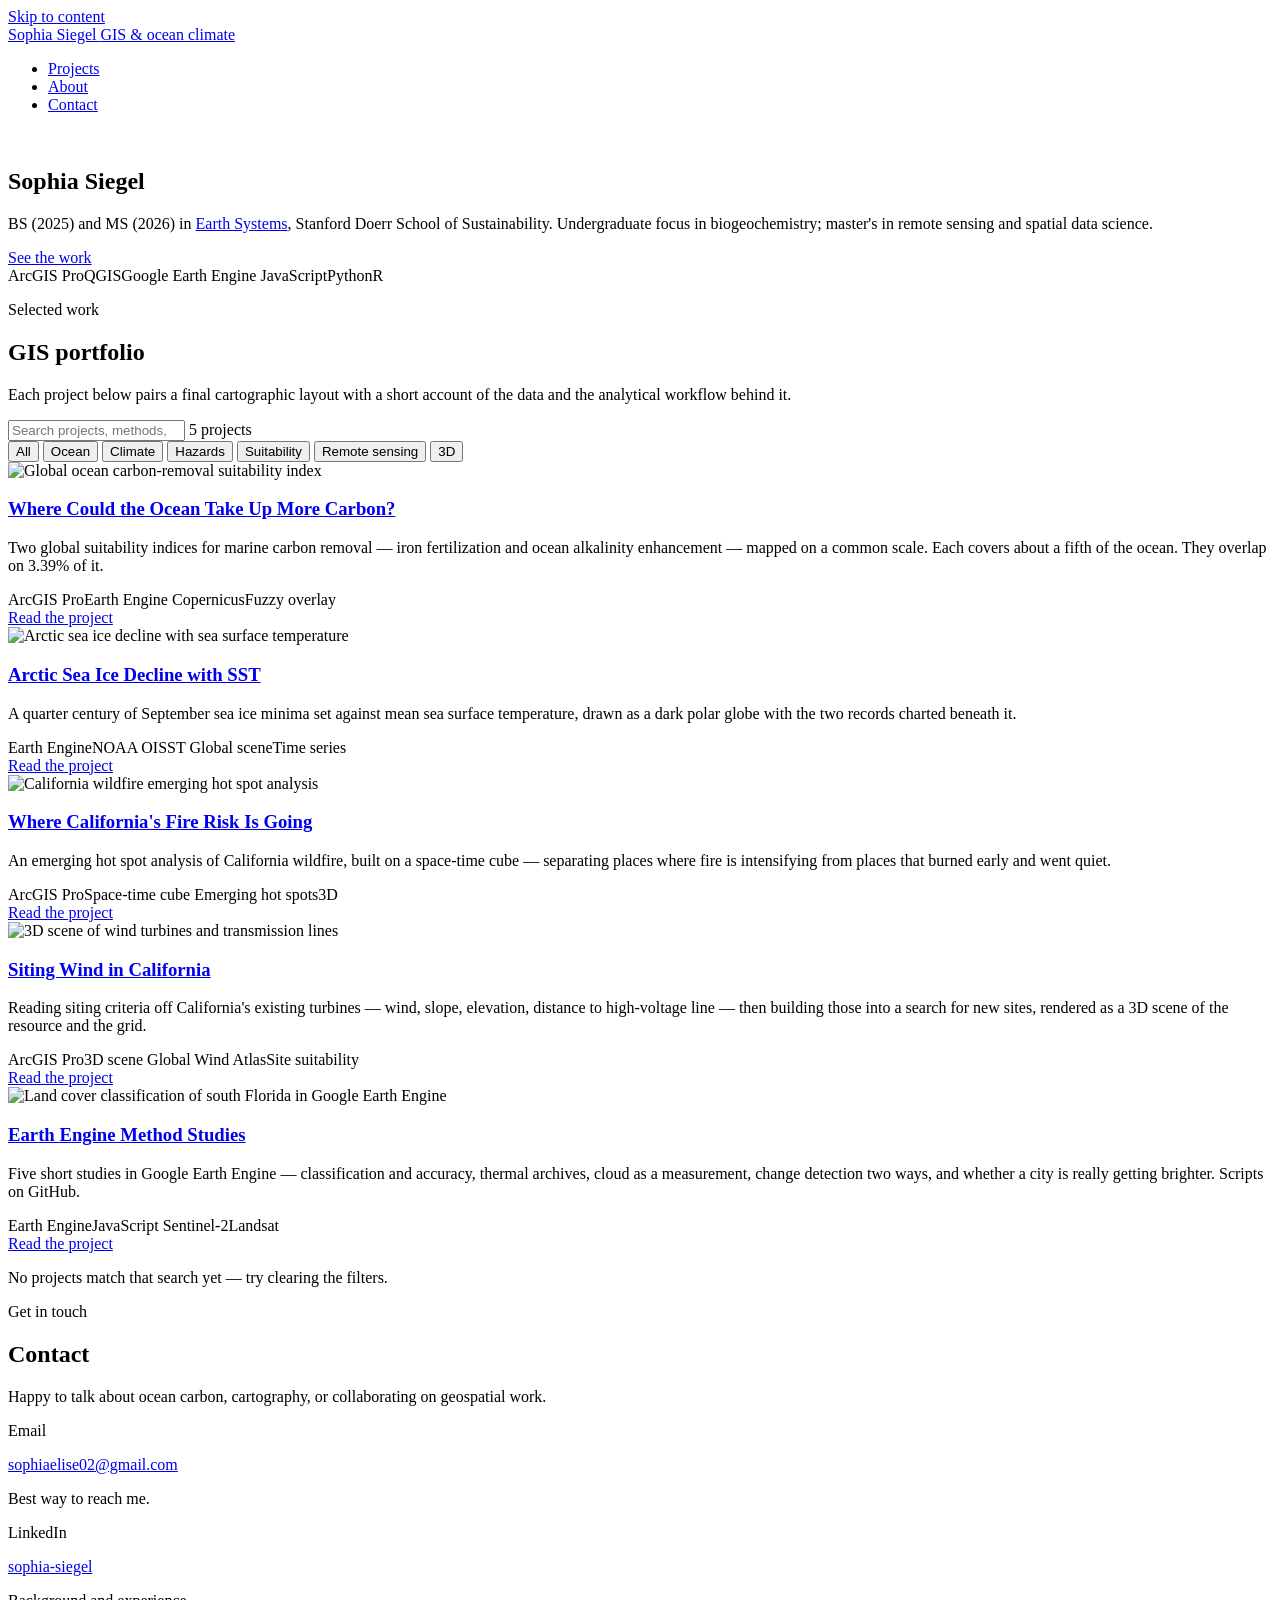
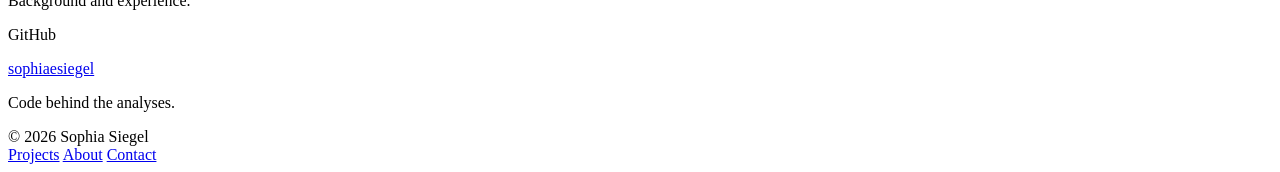
==== index.html @ 070b252a "Add files via upload" ====
<!DOCTYPE html>
<html lang="en">
<head>
<meta charset="utf-8">
<meta name="viewport" content="width=device-width, initial-scale=1">
<title>Sophia Siegel — GIS &amp; Ocean Climate Portfolio</title>
<meta name="description" content="Geospatial analysis and cartography on ocean, climate, and hazard questions — ArcGIS Pro and Google Earth Engine.">
<link rel="preconnect" href="https://fonts.googleapis.com">
<link rel="preconnect" href="https://fonts.gstatic.com" crossorigin>
<link href="https://fonts.googleapis.com/css2?family=Inter:wght@400;500;600;700&family=JetBrains+Mono:wght@400;500&display=swap" rel="stylesheet">
<link rel="stylesheet" href="assets/css/style.css">
</head>
<body>
<a class="skip" href="#main">Skip to content</a>

<header class="site-header">
  <div class="wrap nav">
    <a class="brand" href="index.html">
      <span class="brand-mark" aria-hidden="true"></span>
      Sophia Siegel <span class="brand-sub">GIS &amp; ocean climate</span>
    </a>
    <nav aria-label="Primary">
      <ul class="nav-links">
        <li><a href="index.html#projects" aria-current="page">Projects</a></li>
        <li><a href="about.html">About</a></li>
        <li><a href="index.html#contact">Contact</a></li>
      </ul>
    </nav>
  </div>
</header>

<main id="main">

  <section class="hero">
    <div class="hero-media" aria-hidden="true">
      <img src="assets/img/cover.jpg" alt="">
    </div>
    <div class="wrap hero-inner">
      <h1 class="name">Sophia Siegel</h1>
      <p class="credential">
        BS (2025) and MS (2026) in
        <a href="https://earthsystems.stanford.edu/" target="_blank" rel="noopener">Earth Systems</a>,
        Stanford Doerr School of Sustainability. Undergraduate focus in biogeochemistry;
        master's in remote sensing and spatial data science.
      </p>
      <a class="btn" href="#projects">See the work</a>
      <div class="toolstrip">
        <span>ArcGIS Pro</span><span>QGIS</span><span>Google Earth Engine</span>
        <span>JavaScript</span><span>Python</span><span>R</span>
      </div>
    </div>
  </section>

  <section id="projects">
    <div class="wrap">
      <div class="section-head">
        <div>
          <p class="kicker">Selected work</p>
          <h2>GIS portfolio</h2>
        </div>
        <p>
          Each project below pairs a final cartographic layout with a short account of the data
          and the analytical workflow behind it.
        </p>
      </div>

      <div class="filters">
        <div class="search-row">
          <input class="search" type="search" data-search
                 placeholder="Search projects, methods, or datasets…" aria-label="Search projects">
          <span class="result-count" data-count>5 projects</span>
        </div>
        <div class="tag-row" role="group" aria-label="Filter projects by theme">
          <button class="chip" data-filter="all" aria-pressed="true">All</button>
          <button class="chip" data-filter="ocean" aria-pressed="false">Ocean</button>
          <button class="chip" data-filter="climate" aria-pressed="false">Climate</button>
          <button class="chip" data-filter="hazards" aria-pressed="false">Hazards</button>
          <button class="chip" data-filter="suitability" aria-pressed="false">Suitability</button>
          <button class="chip" data-filter="remote-sensing" aria-pressed="false">Remote sensing</button>
          <button class="chip" data-filter="3d" aria-pressed="false">3D</button>
        </div>
      </div>

      <div class="card-grid" data-project-grid>

        <article class="card" data-tags="ocean,climate,suitability,remote-sensing">
          <div class="card-thumb">
            <img src="assets/img/ocean-cdr-thumb.png" alt="Global ocean carbon-removal suitability index"
                 data-slot data-slot-label="Thumbnail">
          </div>
          <div class="card-body">
            <h3><a href="projects/ocean-cdr-suitability.html">Where Could the Ocean Take Up More Carbon?</a></h3>
            <p class="card-desc">
              Two global suitability indices for marine carbon removal — iron fertilization and
              ocean alkalinity enhancement — mapped on a common scale. Each covers about a fifth
              of the ocean. They overlap on 3.39% of it.
            </p>
            <div class="card-tags">
              <span class="tag">ArcGIS Pro</span><span class="tag">Earth Engine</span>
              <span class="tag">Copernicus</span><span class="tag">Fuzzy overlay</span>
            </div>
            <a class="card-cta" href="projects/ocean-cdr-suitability.html">Read the project</a>
          </div>
        </article>

        <article class="card" data-tags="ocean,climate,remote-sensing">
          <div class="card-thumb">
            <img src="assets/img/arctic-sst-thumb.png" alt="Arctic sea ice decline with sea surface temperature"
                 data-slot data-slot-label="Thumbnail">
          </div>
          <div class="card-body">
            <h3><a href="projects/arctic-sst-sea-ice.html">Arctic Sea Ice Decline with SST</a></h3>
            <p class="card-desc">
              A quarter century of September sea ice minima set against mean sea surface
              temperature, drawn as a dark polar globe with the two records charted beneath it.
            </p>
            <div class="card-tags">
              <span class="tag">Earth Engine</span><span class="tag">NOAA OISST</span>
              <span class="tag">Global scene</span><span class="tag">Time series</span>
            </div>
            <a class="card-cta" href="projects/arctic-sst-sea-ice.html">Read the project</a>
          </div>
        </article>

        <article class="card" data-tags="hazards,climate,3d">
          <div class="card-thumb">
            <img src="assets/img/wildfire-thumb.png" alt="California wildfire emerging hot spot analysis"
                 data-slot data-slot-label="Thumbnail">
          </div>
          <div class="card-body">
            <h3><a href="projects/california-wildfire.html">Where California's Fire Risk Is Going</a></h3>
            <p class="card-desc">
              An emerging hot spot analysis of California wildfire, built on a space-time cube —
              separating places where fire is intensifying from places that burned early and
              went quiet.
            </p>
            <div class="card-tags">
              <span class="tag">ArcGIS Pro</span><span class="tag">Space-time cube</span>
              <span class="tag">Emerging hot spots</span><span class="tag">3D</span>
            </div>
            <a class="card-cta" href="projects/california-wildfire.html">Read the project</a>
          </div>
        </article>

        <article class="card" data-tags="suitability,climate,3d">
          <div class="card-thumb">
            <img src="assets/img/wind-siting-thumb.png" alt="3D scene of wind turbines and transmission lines"
                 data-slot data-slot-label="Thumbnail">
          </div>
          <div class="card-body">
            <h3><a href="projects/wind-farm-siting.html">Siting Wind in California</a></h3>
            <p class="card-desc">
              Reading siting criteria off California's existing turbines — wind, slope, elevation,
              distance to high-voltage line — then building those into a search for new sites,
              rendered as a 3D scene of the resource and the grid.
            </p>
            <div class="card-tags">
              <span class="tag">ArcGIS Pro</span><span class="tag">3D scene</span>
              <span class="tag">Global Wind Atlas</span><span class="tag">Site suitability</span>
            </div>
            <a class="card-cta" href="projects/wind-farm-siting.html">Read the project</a>
          </div>
        </article>

        <article class="card" data-tags="remote-sensing,climate,hazards">
          <div class="card-thumb">
            <img src="assets/img/gee-keys-classification.png" alt="Land cover classification of south Florida in Google Earth Engine"
                 data-slot data-slot-label="Thumbnail">
          </div>
          <div class="card-body">
            <h3><a href="projects/earth-engine-method-studies.html">Earth Engine Method Studies</a></h3>
            <p class="card-desc">
              Five short studies in Google Earth Engine — classification and accuracy, thermal
              archives, cloud as a measurement, change detection two ways, and whether a city is
              really getting brighter. Scripts on GitHub.
            </p>
            <div class="card-tags">
              <span class="tag">Earth Engine</span><span class="tag">JavaScript</span>
              <span class="tag">Sentinel-2</span><span class="tag">Landsat</span>
            </div>
            <a class="card-cta" href="projects/earth-engine-method-studies.html">Read the project</a>
          </div>
        </article>

      </div>

      <p class="empty-state" data-empty>No projects match that search yet — try clearing the filters.</p>
    </div>
  </section>

  <section id="contact">
    <div class="wrap">
      <div class="section-head">
        <div>
          <p class="kicker">Get in touch</p>
          <h2>Contact</h2>
        </div>
        <p>Happy to talk about ocean carbon, cartography, or collaborating on geospatial work.</p>
      </div>

      <div class="contact-grid">
        <div class="contact-card">
          <p class="kicker">Email</p>
          <a href="mailto:sophiaelise02@gmail.com">sophiaelise02@gmail.com</a>
          <p>Best way to reach me.</p>
        </div>
        <div class="contact-card">
          <p class="kicker">LinkedIn</p>
          <a href="https://www.linkedin.com/in/sophia-siegel-a3b760270/" target="_blank" rel="noopener">sophia-siegel</a>
          <p>Background and experience.</p>
        </div>
        <div class="contact-card">
          <p class="kicker">GitHub</p>
          <a href="https://github.com/sophiaesiegel" target="_blank" rel="noopener">sophiaesiegel</a>
          <p>Code behind the analyses.</p>
        </div>
      </div>
    </div>
  </section>

</main>

<footer class="site-footer">
  <div class="wrap footer-inner">
    <span>© 2026 Sophia Siegel</span>
    <div class="footer-links">
      <a href="index.html#projects">Projects</a>
      <a href="about.html">About</a>
      <a href="index.html#contact">Contact</a>
    </div>
  </div>
</footer>

<script src="assets/js/main.js"></script>
</body>
</html>
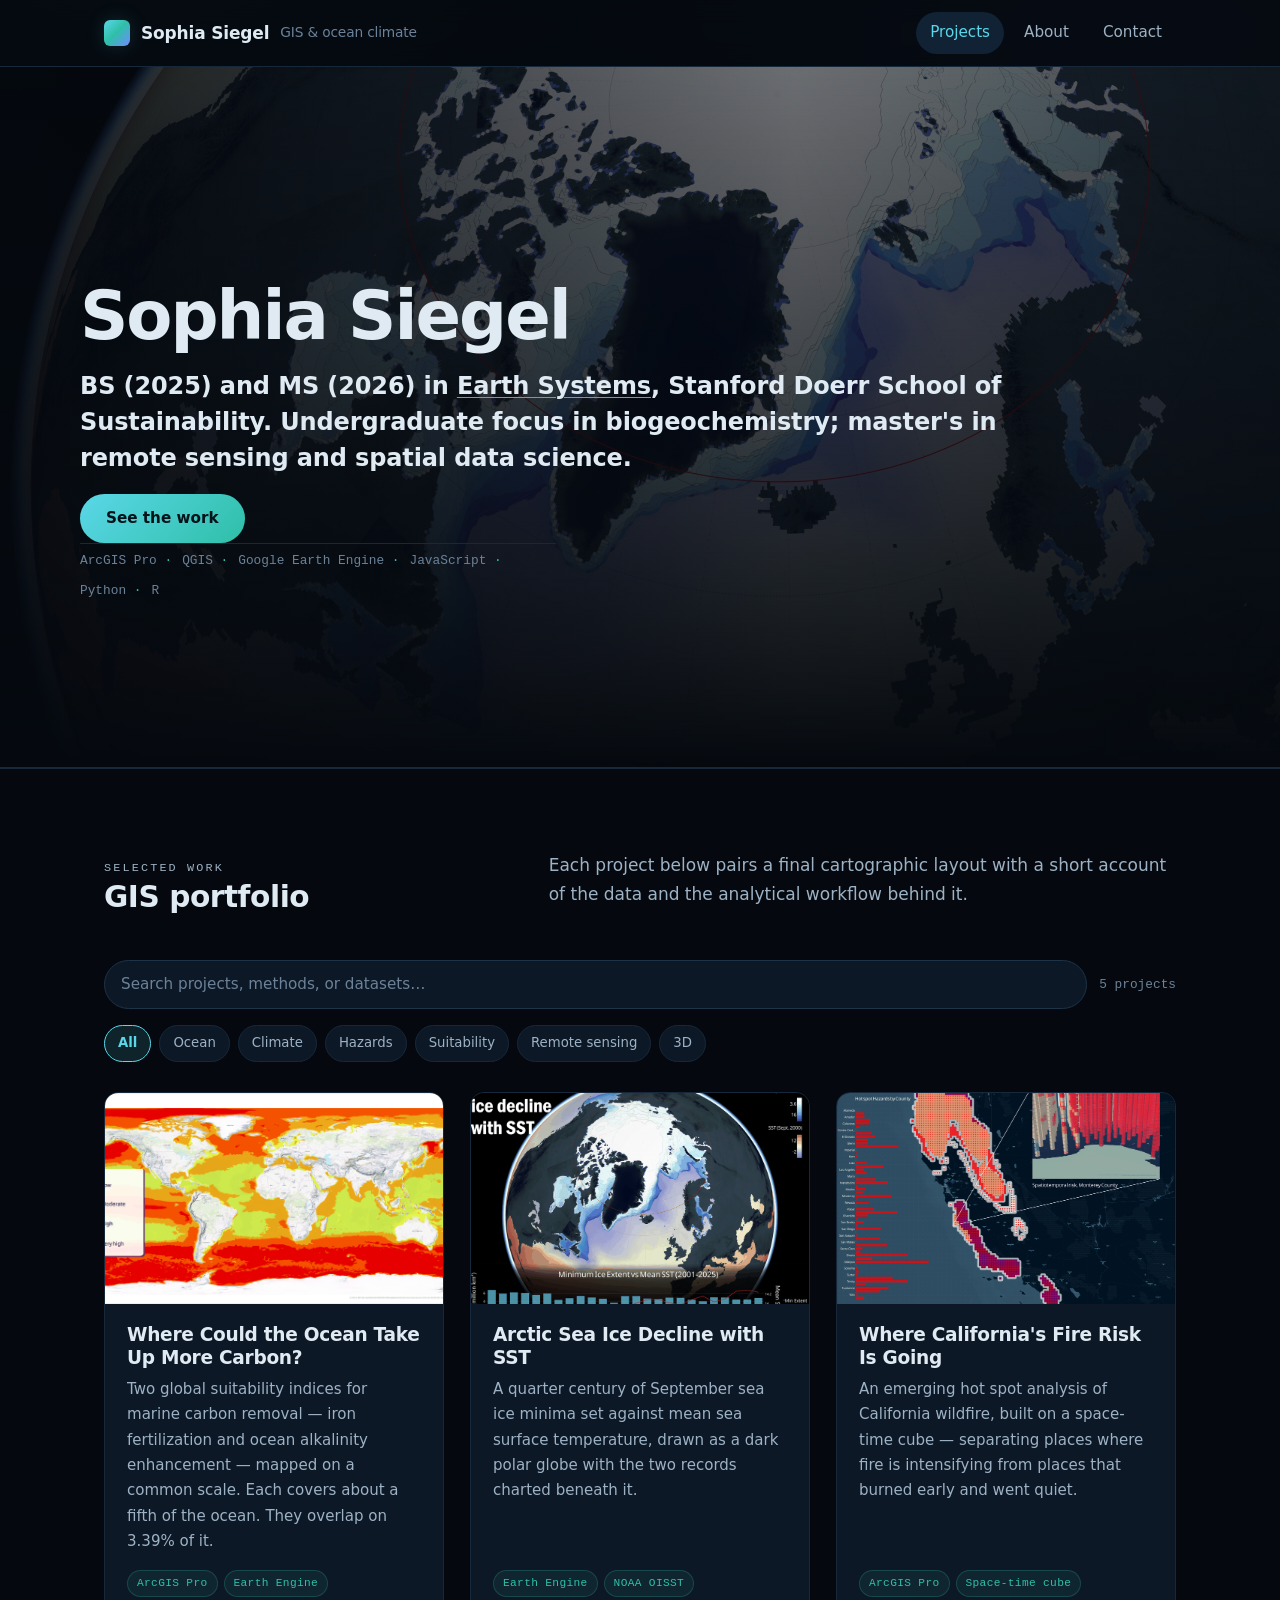
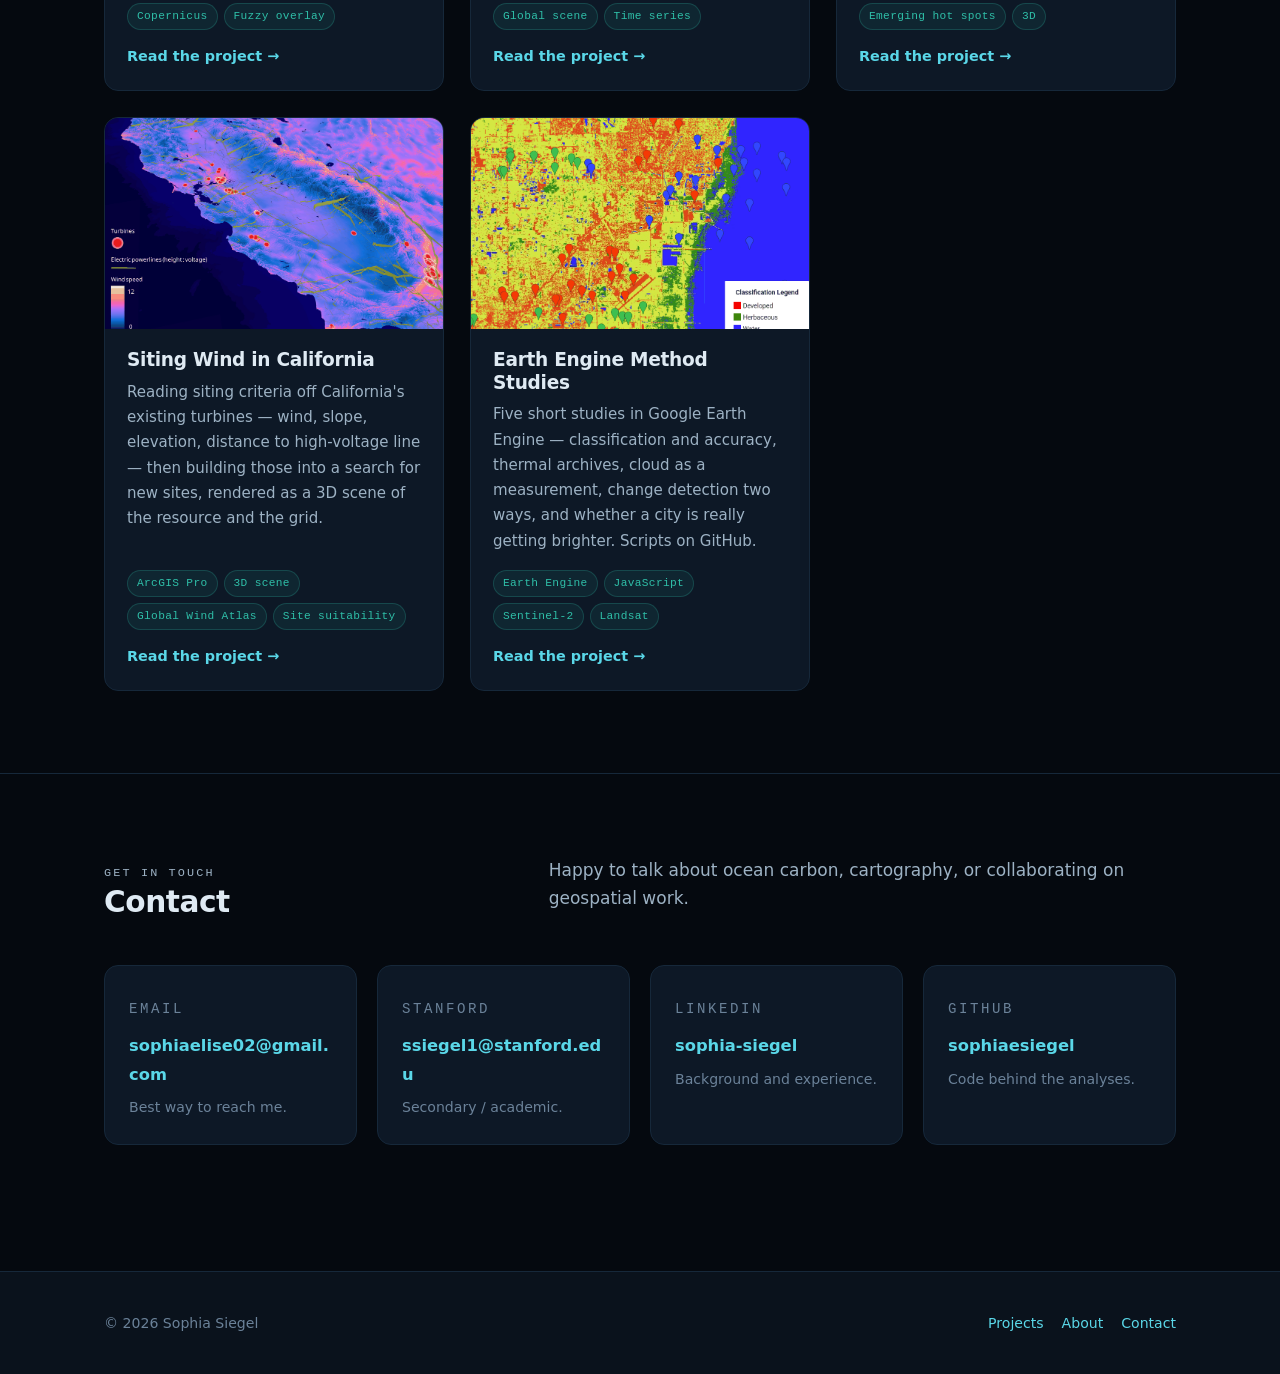
==== commit 1c81886b: "Add files via upload" ====
--- a/index.html
+++ b/index.html
@@ -205,6 +205,11 @@
           <p>Best way to reach me.</p>
         </div>
         <div class="contact-card">
+          <p class="kicker">Stanford</p>
+          <a href="mailto:ssiegel1@stanford.edu">ssiegel1@stanford.edu</a>
+          <p>Secondary / academic.</p>
+        </div>
+        <div class="contact-card">
           <p class="kicker">LinkedIn</p>
           <a href="https://www.linkedin.com/in/sophia-siegel-a3b760270/" target="_blank" rel="noopener">sophia-siegel</a>
           <p>Background and experience.</p>
--- a/assets/css/style.css
+++ b/assets/css/style.css
@@ -0,0 +1,464 @@
+/* ============================================================
+   Portfolio — dark theme, cool/ocean palette
+   Single stylesheet, no build step.
+   Retheme the whole site by changing the colors in :root.
+   ============================================================ */
+
+:root {
+  --bg:            #05090f;
+  --bg-2:          #0a121c;
+  --panel:         #0d1826;
+  --panel-2:       #112234;
+  --border:        #1c3348;
+  --border-soft:   #16283a;
+
+  --text:          #dfeaf3;
+  --text-dim:      #9db2c4;
+  --text-faint:    #6b8299;
+
+  --accent:        #5ad7e8;   /* cyan   — links, highlights */
+  --accent-2:      #6f8cff;   /* indigo — secondary accent  */
+  --accent-3:      #2fbfa8;   /* teal   — tags, rules       */
+  --accent-glow:   rgba(90, 215, 232, 0.16);
+
+  --max:           1120px;
+  --radius:        14px;
+  --radius-sm:     8px;
+  --shadow:        0 18px 40px rgba(0, 0, 0, 0.55);
+
+  --font-sans: "Inter", "Segoe UI", system-ui, -apple-system, sans-serif;
+  --font-mono: "JetBrains Mono", "Cascadia Code", ui-monospace, "Consolas", monospace;
+}
+
+*, *::before, *::after { box-sizing: border-box; }
+
+html { scroll-behavior: smooth; }
+
+body {
+  margin: 0;
+  background: var(--bg);
+  color: var(--text);
+  font-family: var(--font-sans);
+  font-size: 17px;
+  line-height: 1.68;
+  -webkit-font-smoothing: antialiased;
+}
+
+/* subtle page-wide atmosphere */
+body::before {
+  content: "";
+  position: fixed;
+  inset: 0;
+  pointer-events: none;
+  z-index: 0;
+  background:
+    radial-gradient(900px 500px at 12% -8%, rgba(47, 191, 168, 0.10), transparent 70%),
+    radial-gradient(800px 520px at 88% 4%, rgba(111, 140, 255, 0.10), transparent 70%);
+}
+
+.wrap { position: relative; z-index: 1; max-width: var(--max); margin: 0 auto; padding: 0 24px; }
+
+img { max-width: 100%; height: auto; display: block; }
+
+a { color: var(--accent); text-decoration: none; }
+a:hover { text-decoration: underline; text-underline-offset: 3px; }
+
+h1, h2, h3, h4 { line-height: 1.22; letter-spacing: -0.015em; margin: 0 0 0.5em; font-weight: 650; }
+h1 { font-size: clamp(2rem, 4.4vw, 3.15rem); }
+h2 { font-size: clamp(1.4rem, 2.5vw, 1.85rem); }
+h3 { font-size: 1.16rem; }
+p  { margin: 0 0 1.1em; }
+
+.skip {
+  position: absolute; left: -9999px; top: 0;
+  background: var(--accent); color: #04121a; padding: 10px 16px; z-index: 100;
+  border-radius: 0 0 var(--radius-sm) 0; font-weight: 600;
+}
+.skip:focus { left: 0; }
+
+:focus-visible { outline: 2px solid var(--accent); outline-offset: 3px; border-radius: 4px; }
+
+/* ------------------------------- header / nav ------------------------------ */
+
+.site-header {
+  position: sticky; top: 0; z-index: 50;
+  background: rgba(5, 9, 15, 0.82);
+  backdrop-filter: blur(12px);
+  border-bottom: 1px solid var(--border-soft);
+}
+.nav { display: flex; align-items: center; justify-content: space-between; gap: 20px; height: 66px; }
+
+.brand { display: flex; align-items: center; gap: 11px; font-weight: 650; color: var(--text); letter-spacing: -0.01em; }
+.brand:hover { text-decoration: none; color: #fff; }
+.brand-mark {
+  width: 26px; height: 26px; flex: 0 0 26px;
+  border-radius: 6px;
+  background: linear-gradient(135deg, var(--accent) 0%, var(--accent-3) 48%, var(--accent-2) 100%);
+  box-shadow: 0 0 20px var(--accent-glow);
+}
+.brand-sub { color: var(--text-faint); font-weight: 450; font-size: 0.86rem; }
+
+.nav-links { display: flex; gap: 6px; align-items: center; list-style: none; margin: 0; padding: 0; }
+.nav-links a {
+  display: block; padding: 8px 14px; border-radius: 999px;
+  color: var(--text-dim); font-size: 0.95rem; font-weight: 500;
+}
+.nav-links a:hover { color: var(--text); background: var(--panel); text-decoration: none; }
+.nav-links a[aria-current="page"] { color: var(--accent); background: var(--panel-2); }
+
+/* --------------------------------- hero ----------------------------------- */
+
+.hero { position: relative; overflow: hidden; border-bottom: 1px solid var(--border-soft); }
+.hero-media { position: absolute; inset: 0; }
+.hero-media img { width: 100%; height: 100%; object-fit: cover; }
+.hero-media::after {
+  content: "";
+  position: absolute; inset: 0;
+  background:
+    linear-gradient(180deg, rgba(5,9,15,0.42) 0%, rgba(5,9,15,0.72) 55%, var(--bg) 100%),
+    linear-gradient(90deg, rgba(5,9,15,0.86) 0%, rgba(5,9,15,0.28) 62%, rgba(5,9,15,0.55) 100%);
+}
+.hero-inner { position: relative; z-index: 2; padding: clamp(64px, 12vw, 132px) 0 clamp(48px, 8vw, 84px); }
+.hero-inner.compact { padding: clamp(48px, 8vw, 78px) 0 clamp(32px, 5vw, 52px); }
+
+.eyebrow {
+  display: inline-block;
+  font-family: var(--font-mono); font-size: 0.76rem; letter-spacing: 0.16em; text-transform: uppercase;
+  color: var(--accent); margin-bottom: 18px;
+  padding: 5px 12px; border: 1px solid var(--border); border-radius: 999px;
+  background: rgba(13, 24, 38, 0.72);
+}
+.hero h1 { max-width: 22ch; margin-bottom: 14px; }
+/* big name + credential line in the hero */
+.hero h1.name {
+  font-size: clamp(2.6rem, 6vw, 4.2rem);
+  font-weight: 700;
+  letter-spacing: -0.03em;
+  line-height: 1.05;
+  max-width: 18ch;
+  margin-bottom: 16px;
+}
+.hero .credential {
+  font-size: clamp(1.18rem, 2vw, 1.5rem);
+  font-weight: 600;
+  line-height: 1.5;
+  letter-spacing: -0.005em;
+  max-width: 56ch;
+  margin-bottom: 18px;
+}
+.hero .credential a {
+  color: inherit;
+  text-decoration: underline;
+  text-decoration-color: var(--accent-3);
+  text-decoration-thickness: 1px;
+  text-underline-offset: 3px;
+}
+.hero .credential a:hover { color: var(--accent); text-decoration-color: var(--accent); }
+.lede { font-size: clamp(1.02rem, 1.7vw, 1.2rem); color: var(--text-dim); max-width: 60ch; margin-bottom: 22px; }
+
+/* short credential/bio lines under the hero lede */
+.bio {
+  color: var(--text-dim);
+  font-size: 0.95rem;
+  line-height: 1.6;
+  max-width: 64ch;
+  margin: 0 0 10px;
+}
+.bio + .btn { margin-top: 12px; }
+.bio em { color: var(--text); font-style: normal; font-weight: 550; }
+.bio a {
+  color: var(--text);
+  text-decoration: underline;
+  text-decoration-color: var(--accent-3);
+  text-decoration-thickness: 1px;
+  text-underline-offset: 3px;
+}
+.bio a:hover { color: var(--accent); text-decoration-color: var(--accent); }
+.bio a em { color: inherit; }
+
+.toolstrip {
+  display: flex; flex-wrap: wrap; gap: 8px 10px; align-items: center;
+  font-family: var(--font-mono); font-size: 0.8rem; color: var(--text-faint);
+  padding-top: 6px; border-top: 1px solid var(--border-soft); max-width: 62ch;
+}
+.toolstrip span:not(:last-child)::after { content: " ·"; color: var(--accent-3); }
+
+/* ------------------------------- sections --------------------------------- */
+
+section { padding: clamp(48px, 7vw, 82px) 0; }
+section + section { border-top: 1px solid var(--border-soft); }
+
+.section-head { display: flex; align-items: baseline; justify-content: space-between; gap: 20px; flex-wrap: wrap; margin-bottom: 30px; }
+.section-head p { color: var(--text-dim); margin: 0; max-width: 58ch; }
+.kicker {
+  font-family: var(--font-mono); font-size: 0.74rem; letter-spacing: 0.18em;
+  text-transform: uppercase; color: var(--accent-3); margin: 0 0 10px;
+}
+
+.prose { max-width: 70ch; }
+.prose h2 { margin-top: 1.9em; }
+.prose h3 { margin-top: 1.6em; color: var(--accent); }
+.prose ul, .prose ol { padding-left: 1.25em; margin: 0 0 1.2em; }
+.prose li { margin-bottom: 0.5em; }
+.prose li::marker { color: var(--accent-3); }
+.prose strong { color: #eff6fb; }
+.prose code {
+  font-family: var(--font-mono); font-size: 0.86em;
+  background: var(--panel-2); border: 1px solid var(--border-soft);
+  padding: 1px 6px; border-radius: 5px; color: #b7e9f5;
+}
+blockquote {
+  margin: 1.6em 0; padding: 2px 0 2px 20px;
+  border-left: 3px solid var(--accent-3); color: var(--text-dim); font-style: italic;
+}
+
+/* -------------------------------- filters --------------------------------- */
+
+.filters { display: flex; flex-direction: column; gap: 16px; margin-bottom: 30px; }
+.search-row { display: flex; gap: 12px; flex-wrap: wrap; align-items: center; }
+.search {
+  flex: 1 1 260px; min-width: 0;
+  background: var(--panel); border: 1px solid var(--border);
+  color: var(--text); font: inherit; font-size: 0.95rem;
+  padding: 11px 16px; border-radius: 999px;
+}
+.search::placeholder { color: var(--text-faint); }
+.search:focus { border-color: var(--accent); outline: none; box-shadow: 0 0 0 3px var(--accent-glow); }
+.result-count { font-family: var(--font-mono); font-size: 0.8rem; color: var(--text-faint); white-space: nowrap; }
+
+.tag-row { display: flex; flex-wrap: wrap; gap: 8px; }
+.chip {
+  font: inherit; font-size: 0.83rem;
+  background: var(--panel); color: var(--text-dim);
+  border: 1px solid var(--border-soft); border-radius: 999px;
+  padding: 6px 13px; cursor: pointer; transition: all 0.15s ease;
+}
+.chip:hover { color: var(--text); border-color: var(--border); }
+.chip[aria-pressed="true"] {
+  background: rgba(90, 215, 232, 0.13); color: var(--accent);
+  border-color: var(--accent); font-weight: 550;
+}
+
+/* --------------------------------- cards ---------------------------------- */
+
+.card-grid { display: grid; grid-template-columns: repeat(auto-fill, minmax(320px, 1fr)); gap: 26px; }
+
+.card {
+  display: flex; flex-direction: column;
+  background: var(--panel); border: 1px solid var(--border-soft);
+  border-radius: var(--radius); overflow: hidden;
+  transition: transform 0.2s ease, border-color 0.2s ease, box-shadow 0.2s ease;
+}
+.card:hover { transform: translateY(-4px); border-color: var(--border); box-shadow: var(--shadow); }
+.card.is-hidden { display: none; }
+
+.card-thumb { position: relative; aspect-ratio: 16 / 10; background: var(--bg-2); overflow: hidden; }
+.card-thumb img { width: 100%; height: 100%; object-fit: cover; }
+.card-body { padding: 20px 22px 22px; display: flex; flex-direction: column; flex: 1; }
+.card-body h3 { margin-bottom: 8px; }
+.card-body h3 a { color: var(--text); }
+.card-body h3 a:hover { color: var(--accent); text-decoration: none; }
+.card-desc { color: var(--text-dim); font-size: 0.94rem; margin-bottom: 16px; }
+.card-tags { display: flex; flex-wrap: wrap; gap: 6px; margin-top: auto; }
+.tag {
+  font-family: var(--font-mono); font-size: 0.7rem; letter-spacing: 0.03em;
+  color: var(--accent-3); background: rgba(47, 191, 168, 0.09);
+  border: 1px solid rgba(47, 191, 168, 0.22);
+  padding: 3px 9px; border-radius: 999px;
+}
+.card-cta { margin-top: 14px; font-size: 0.9rem; font-weight: 550; }
+.card-cta::after { content: " \2192"; }
+
+.empty-state { display: none; padding: 44px 0; text-align: center; color: var(--text-faint); }
+.empty-state.is-shown { display: block; }
+
+/* -------------------------- figures / placeholders ------------------------ */
+
+.fig { margin: 0 0 30px; }
+.fig img {
+  width: 100%; border: 1px solid var(--border-soft);
+  border-radius: var(--radius-sm); background: var(--bg-2);
+}
+.fig figcaption { font-size: 0.87rem; color: var(--text-faint); margin-top: 10px; padding-left: 2px; }
+.fig figcaption b { color: var(--text-dim); font-weight: 600; }
+
+.fig-grid { display: grid; grid-template-columns: repeat(auto-fit, minmax(280px, 1fr)); gap: 24px; }
+
+/* shown automatically when the image file is not there yet (see main.js) */
+.slot {
+  display: flex; flex-direction: column; align-items: center; justify-content: center; gap: 10px;
+  aspect-ratio: 16 / 10; padding: 24px; text-align: center;
+  border: 1px dashed var(--border); border-radius: var(--radius-sm);
+  background:
+    repeating-linear-gradient(45deg, rgba(90,215,232,0.030) 0 12px, transparent 12px 24px),
+    var(--bg-2);
+  color: var(--text-faint);
+}
+.slot-label { font-family: var(--font-mono); font-size: 0.76rem; letter-spacing: 0.09em; text-transform: uppercase; color: var(--accent-3); }
+.slot-file { font-family: var(--font-mono); font-size: 0.8rem; color: var(--text-dim); word-break: break-all; }
+.slot-hint { font-size: 0.8rem; max-width: 42ch; }
+.card-thumb .slot { border: 0; border-radius: 0; aspect-ratio: 16 / 10; }
+
+/* --------------------------------- meta ----------------------------------- */
+
+.meta {
+  display: grid; grid-template-columns: repeat(auto-fit, minmax(190px, 1fr)); gap: 1px;
+  background: var(--border-soft); border: 1px solid var(--border-soft);
+  border-radius: var(--radius); overflow: hidden; margin: 0 0 40px;
+}
+.meta div { background: var(--panel); padding: 16px 18px; }
+.meta dt {
+  font-family: var(--font-mono); font-size: 0.7rem; letter-spacing: 0.14em;
+  text-transform: uppercase; color: var(--text-faint); margin-bottom: 6px;
+}
+.meta dd { margin: 0; font-size: 0.93rem; color: var(--text); }
+
+.callout {
+  background: var(--panel); border: 1px solid var(--border-soft);
+  border-left: 3px solid var(--accent); border-radius: var(--radius-sm);
+  padding: 18px 22px; margin: 0 0 30px;
+}
+.callout p:last-child { margin-bottom: 0; }
+.callout .kicker { margin-bottom: 8px; }
+
+.steps { counter-reset: step; list-style: none; padding: 0; margin: 0 0 1.4em; }
+.steps li { counter-increment: step; position: relative; padding-left: 44px; margin-bottom: 18px; }
+.steps li::before {
+  content: counter(step);
+  position: absolute; left: 0; top: 1px;
+  width: 28px; height: 28px; display: grid; place-items: center;
+  font-family: var(--font-mono); font-size: 0.82rem; font-weight: 600;
+  color: var(--accent); background: var(--panel-2);
+  border: 1px solid var(--border); border-radius: 50%;
+}
+
+/* ------------------------------- contact ---------------------------------- */
+
+.contact-grid { display: grid; grid-template-columns: repeat(auto-fit, minmax(240px, 1fr)); gap: 20px; margin-bottom: 44px; }
+.contact-card {
+  background: var(--panel); border: 1px solid var(--border-soft);
+  border-radius: var(--radius); padding: 24px;
+  transition: border-color 0.2s ease, transform 0.2s ease;
+}
+.contact-card:hover { border-color: var(--border); transform: translateY(-3px); }
+.contact-card .kicker { margin-bottom: 10px; }
+.contact-card a { font-size: 1.02rem; font-weight: 550; word-break: break-word; }
+.contact-card p { font-size: 0.88rem; color: var(--text-faint); margin: 8px 0 0; }
+
+form.mailto { max-width: 60ch; }
+.field { margin-bottom: 18px; }
+.field label { display: block; font-size: 0.88rem; color: var(--text-dim); margin-bottom: 7px; font-weight: 500; }
+.field input, .field textarea {
+  width: 100%; background: var(--bg-2); color: var(--text);
+  border: 1px solid var(--border); border-radius: var(--radius-sm);
+  padding: 11px 14px; font: inherit; font-size: 0.95rem;
+}
+.field textarea { min-height: 150px; resize: vertical; }
+.field input:focus, .field textarea:focus { border-color: var(--accent); outline: none; box-shadow: 0 0 0 3px var(--accent-glow); }
+
+.btn {
+  display: inline-block; font: inherit; font-size: 0.95rem; font-weight: 600; cursor: pointer;
+  background: linear-gradient(135deg, var(--accent) 0%, var(--accent-3) 100%);
+  color: #04121a; border: 0; border-radius: 999px; padding: 12px 26px;
+}
+.btn:hover { filter: brightness(1.08); text-decoration: none; }
+.btn.ghost { background: transparent; color: var(--accent); border: 1px solid var(--border); }
+.btn.ghost:hover { background: var(--panel); filter: none; }
+
+/* -------------------------------- footer ---------------------------------- */
+
+.back-link { display: inline-block; font-size: 0.9rem; color: var(--text-dim); margin-bottom: 26px; }
+.back-link::before { content: "\2190  "; }
+
+.pager { display: flex; justify-content: space-between; gap: 20px; flex-wrap: wrap; padding-top: 34px; border-top: 1px solid var(--border-soft); }
+
+.site-footer {
+  border-top: 1px solid var(--border-soft); background: var(--bg-2);
+  padding: 40px 0;
+  font-size: 0.88rem; color: var(--text-faint);
+}
+.footer-inner { display: flex; justify-content: space-between; gap: 20px; flex-wrap: wrap; align-items: center; }
+.footer-links { display: flex; gap: 18px; flex-wrap: wrap; }
+
+/* ------------------------------ responsive -------------------------------- */
+
+@media (max-width: 720px) {
+  body { font-size: 16px; }
+  .nav { height: auto; padding: 12px 0; flex-wrap: wrap; gap: 10px; }
+  .brand-sub { display: none; }
+  .nav-links a { padding: 7px 11px; font-size: 0.9rem; }
+  .card-grid { grid-template-columns: 1fr; }
+  .footer-inner { flex-direction: column; align-items: flex-start; }
+}
+
+@media (prefers-reduced-motion: reduce) {
+  html { scroll-behavior: auto; }
+  *, *::before, *::after { transition: none !important; animation: none !important; }
+  .card:hover, .contact-card:hover { transform: none; }
+}
+
+@media print {
+  body::before, .site-header, .filters, .site-footer { display: none; }
+  body { background: #fff; color: #000; }
+}
+
+/* ---------------------- method study rows (GEE page) ---------------------- */
+
+.study {
+  display: grid;
+  grid-template-columns: minmax(0, 340px) 1fr;
+  gap: 28px;
+  align-items: start;
+  padding: 34px 0;
+}
+.study + .study { border-top: 1px solid var(--border-soft); }
+
+.study-media { margin: 0; display: flex; flex-direction: column; gap: 12px; }
+.study-media img {
+  width: 100%;
+  border: 1px solid var(--border-soft);
+  border-radius: var(--radius-sm);
+  background: var(--bg-2);
+}
+.study-media figcaption {
+  font-size: 0.78rem;
+  line-height: 1.45;
+  color: var(--text-faint);
+}
+
+.study-body h3 { margin: 0 0 4px; font-size: 1.16rem; }
+.study-body .where {
+  font-family: var(--font-mono);
+  font-size: 0.76rem;
+  letter-spacing: 0.06em;
+  text-transform: uppercase;
+  color: var(--accent-3);
+  margin: 0 0 14px;
+}
+.study-body p { font-size: 0.95rem; margin: 0 0 0.9em; }
+.study-body p:last-child { margin-bottom: 0; }
+.study-body b { color: #eff6fb; font-weight: 600; }
+
+.study-skills {
+  display: flex; flex-wrap: wrap; gap: 6px;
+  margin: 14px 0 0; padding: 0; list-style: none;
+}
+.study-skills li {
+  font-family: var(--font-mono); font-size: 0.7rem; letter-spacing: 0.03em;
+  color: var(--accent-3); background: rgba(47, 191, 168, 0.09);
+  border: 1px solid rgba(47, 191, 168, 0.22);
+  padding: 3px 9px; border-radius: 999px; margin: 0;
+}
+
+.study-link { display: inline-block; margin-top: 12px; font-size: 0.86rem; font-weight: 550; }
+.study-link::after { content: " \2197"; }
+
+@media (max-width: 760px) {
+  .study { grid-template-columns: 1fr; gap: 18px; padding: 26px 0; }
+}
+
+/* figure that breaks out of the 70ch prose column to full container width */
+.prose .fig-wide {
+  max-width: none;
+  width: min(1072px, calc(100vw - 48px));
+}
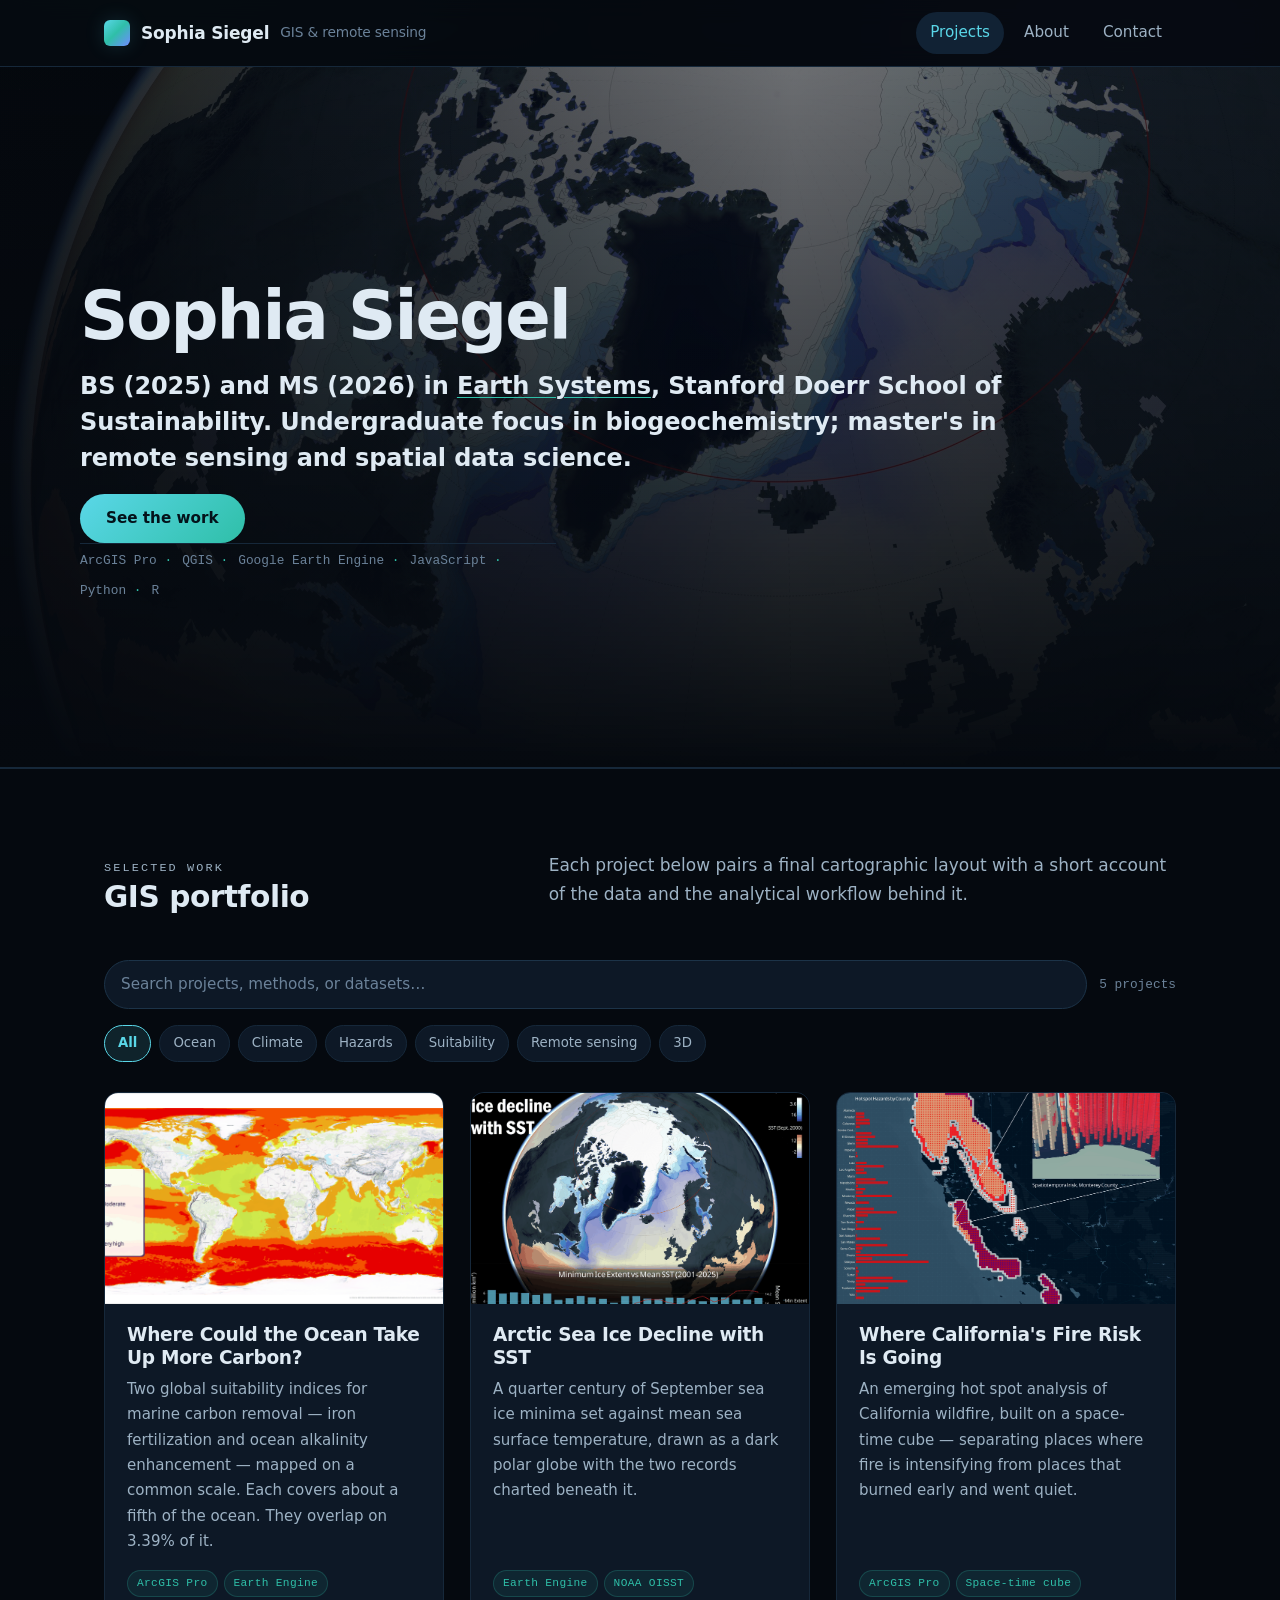
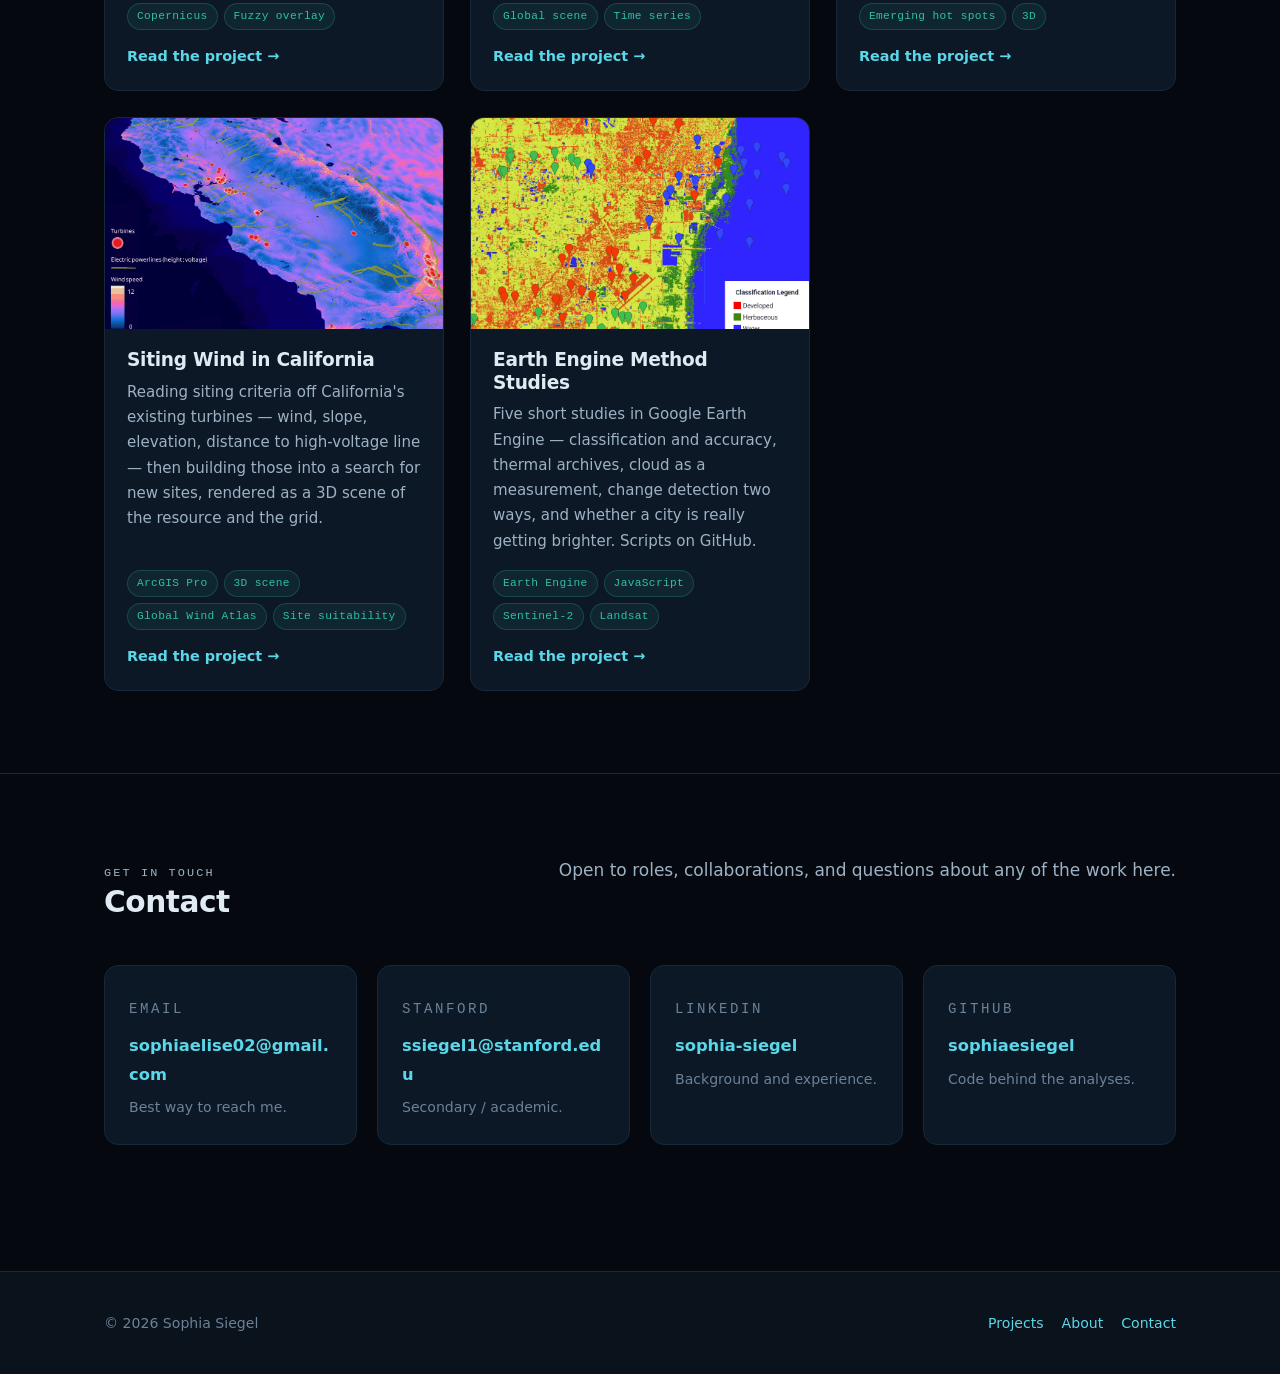
==== commit 1ed5cee4: "Add files via upload" ====
--- a/index.html
+++ b/index.html
@@ -3,8 +3,8 @@
 <head>
 <meta charset="utf-8">
 <meta name="viewport" content="width=device-width, initial-scale=1">
-<title>Sophia Siegel — GIS &amp; Ocean Climate Portfolio</title>
-<meta name="description" content="Geospatial analysis and cartography on ocean, climate, and hazard questions — ArcGIS Pro and Google Earth Engine.">
+<title>Sophia Siegel — GIS &amp; Remote Sensing Portfolio</title>
+<meta name="description" content="Geospatial analysis and remote sensing — ArcGIS Pro, Google Earth Engine, and spatial data science.">
 <link rel="preconnect" href="https://fonts.googleapis.com">
 <link rel="preconnect" href="https://fonts.gstatic.com" crossorigin>
 <link href="https://fonts.googleapis.com/css2?family=Inter:wght@400;500;600;700&family=JetBrains+Mono:wght@400;500&display=swap" rel="stylesheet">
@@ -17,7 +17,7 @@
   <div class="wrap nav">
     <a class="brand" href="index.html">
       <span class="brand-mark" aria-hidden="true"></span>
-      Sophia Siegel <span class="brand-sub">GIS &amp; ocean climate</span>
+      Sophia Siegel <span class="brand-sub">GIS &amp; remote sensing</span>
     </a>
     <nav aria-label="Primary">
       <ul class="nav-links">
@@ -195,7 +195,7 @@
           <p class="kicker">Get in touch</p>
           <h2>Contact</h2>
         </div>
-        <p>Happy to talk about ocean carbon, cartography, or collaborating on geospatial work.</p>
+        <p>Open to roles, collaborations, and questions about any of the work here.</p>
       </div>
 
       <div class="contact-grid">
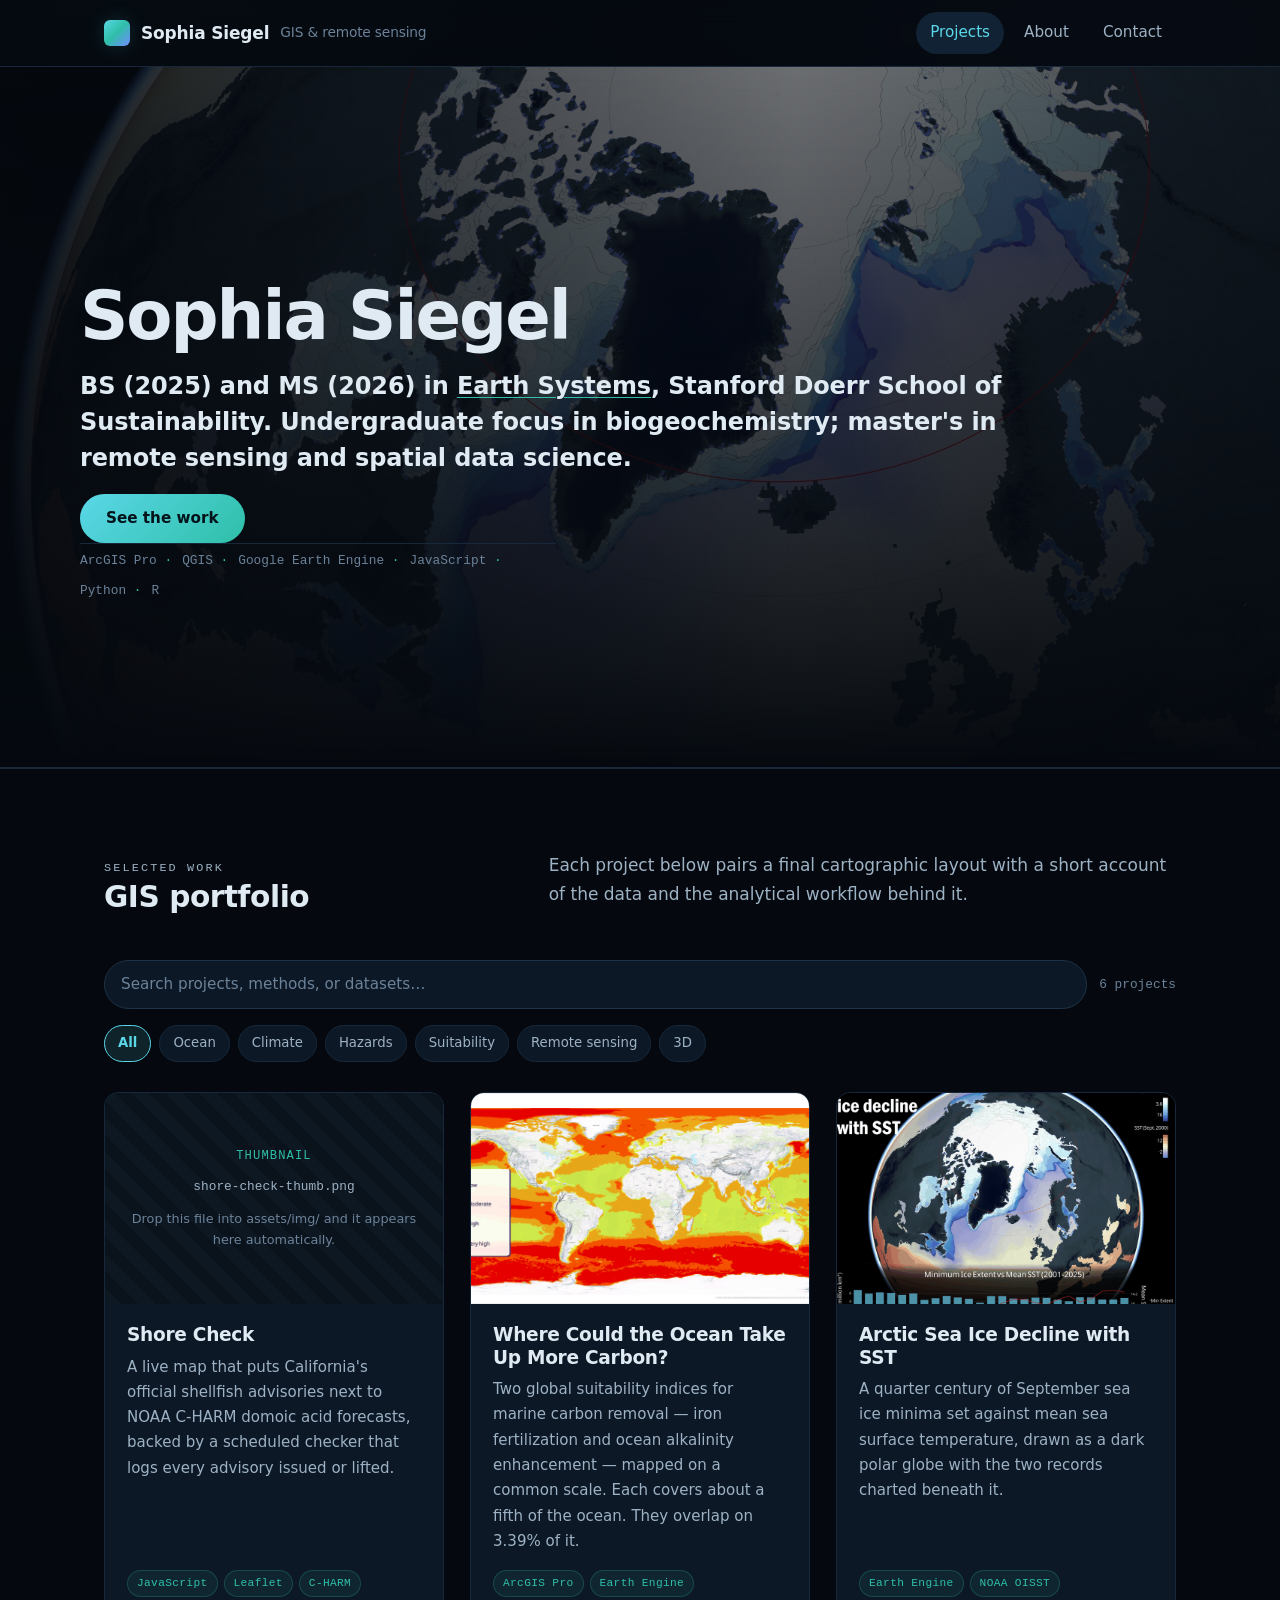
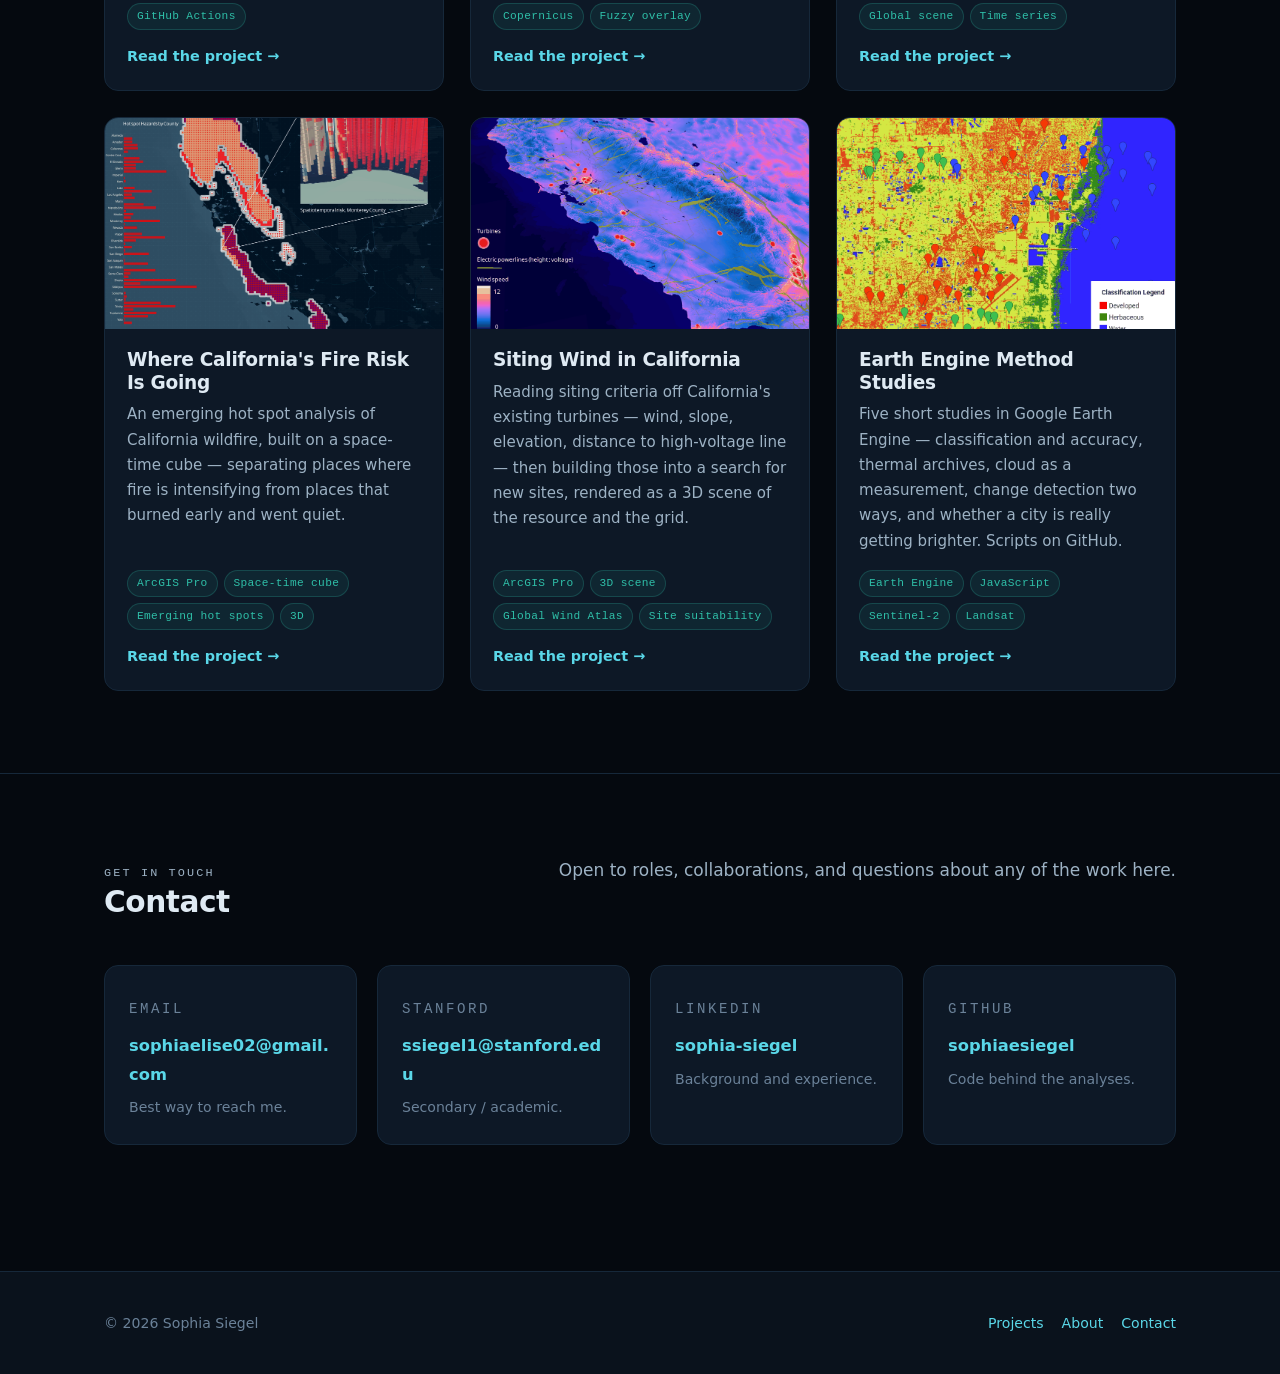
==== commit 8b1343e7: "Add files via upload" ====
--- a/index.html
+++ b/index.html
@@ -68,7 +68,7 @@
         <div class="search-row">
           <input class="search" type="search" data-search
                  placeholder="Search projects, methods, or datasets…" aria-label="Search projects">
-          <span class="result-count" data-count>5 projects</span>
+          <span class="result-count" data-count>6 projects</span>
         </div>
         <div class="tag-row" role="group" aria-label="Filter projects by theme">
           <button class="chip" data-filter="all" aria-pressed="true">All</button>
@@ -83,6 +83,26 @@
 
       <div class="card-grid" data-project-grid>
 
+        <article class="card" data-tags="ocean,hazards,remote-sensing">
+          <div class="card-thumb">
+            <img src="assets/img/shore-check-thumb.png" alt="Shore Check map of California shellfish advisories and domoic acid forecast"
+                 data-slot data-slot-label="Thumbnail">
+          </div>
+          <div class="card-body">
+            <h3><a href="projects/shore-check.html">Shore Check</a></h3>
+            <p class="card-desc">
+              A live map that puts California's official shellfish advisories next to NOAA
+              C-HARM domoic acid forecasts, backed by a scheduled checker that logs every
+              advisory issued or lifted.
+            </p>
+            <div class="card-tags">
+              <span class="tag">JavaScript</span><span class="tag">Leaflet</span>
+              <span class="tag">C-HARM</span><span class="tag">GitHub Actions</span>
+            </div>
+            <a class="card-cta" href="projects/shore-check.html">Read the project</a>
+          </div>
+        </article>
+
         <article class="card" data-tags="ocean,climate,suitability,remote-sensing">
           <div class="card-thumb">
             <img src="assets/img/ocean-cdr-thumb.png" alt="Global ocean carbon-removal suitability index"
--- a/assets/css/style.css
+++ b/assets/css/style.css
@@ -462,3 +462,13 @@
   max-width: none;
   width: min(1072px, calc(100vw - 48px));
 }
+
+/* ---- Featured project card (yellow border + star badge) ---- */
+.card.featured { border-color: #f2b84b; box-shadow: 0 0 0 1px rgba(242, 184, 75, 0.35), 0 0 24px rgba(242, 184, 75, 0.12); }
+.card.featured:hover { border-color: #f2b84b; box-shadow: 0 0 0 1px rgba(242, 184, 75, 0.5), var(--shadow); }
+.card.featured .card-thumb::after {
+  content: "\2605  Featured";
+  position: absolute; top: 12px; left: 12px; z-index: 2;
+  font-family: var(--font-mono); font-size: 11px; letter-spacing: 0.1em; text-transform: uppercase;
+  color: #1b1405; background: #f2b84b; padding: 4px 11px; border-radius: 999px; font-weight: 600;
+}
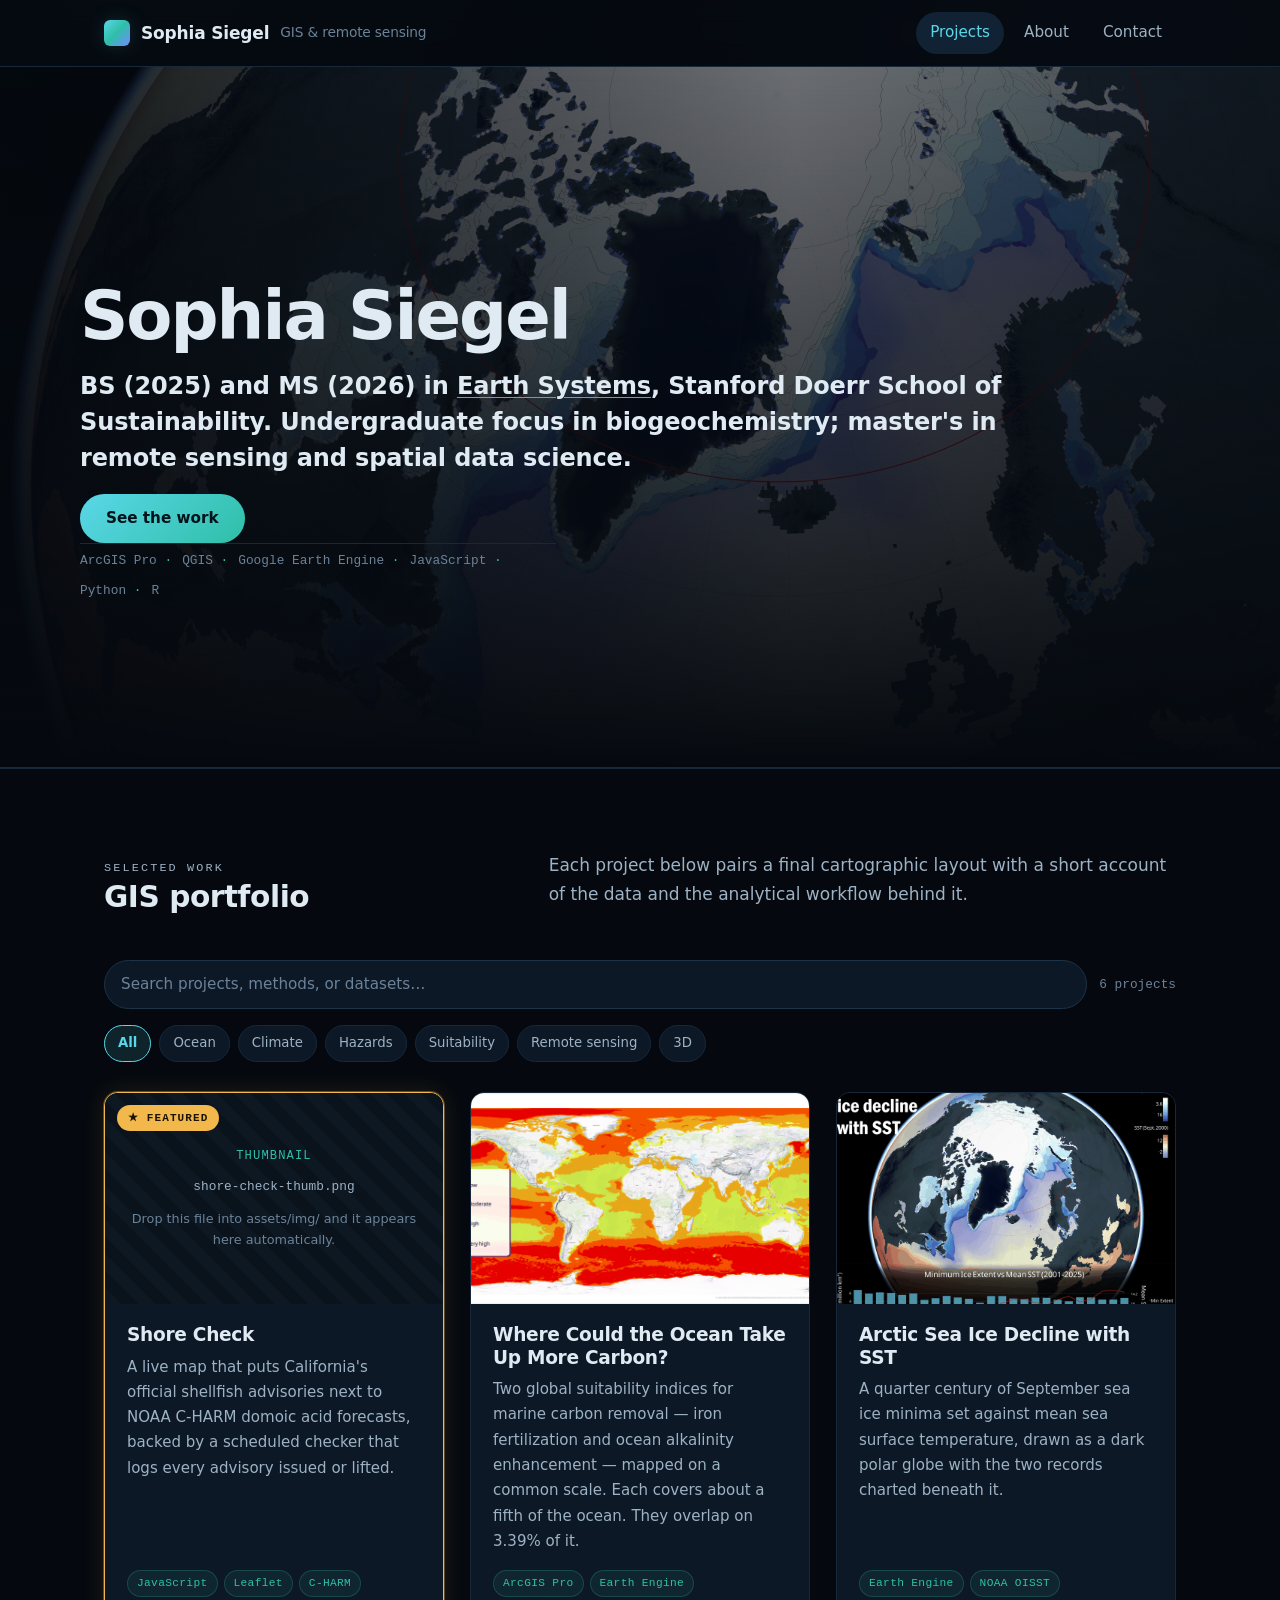
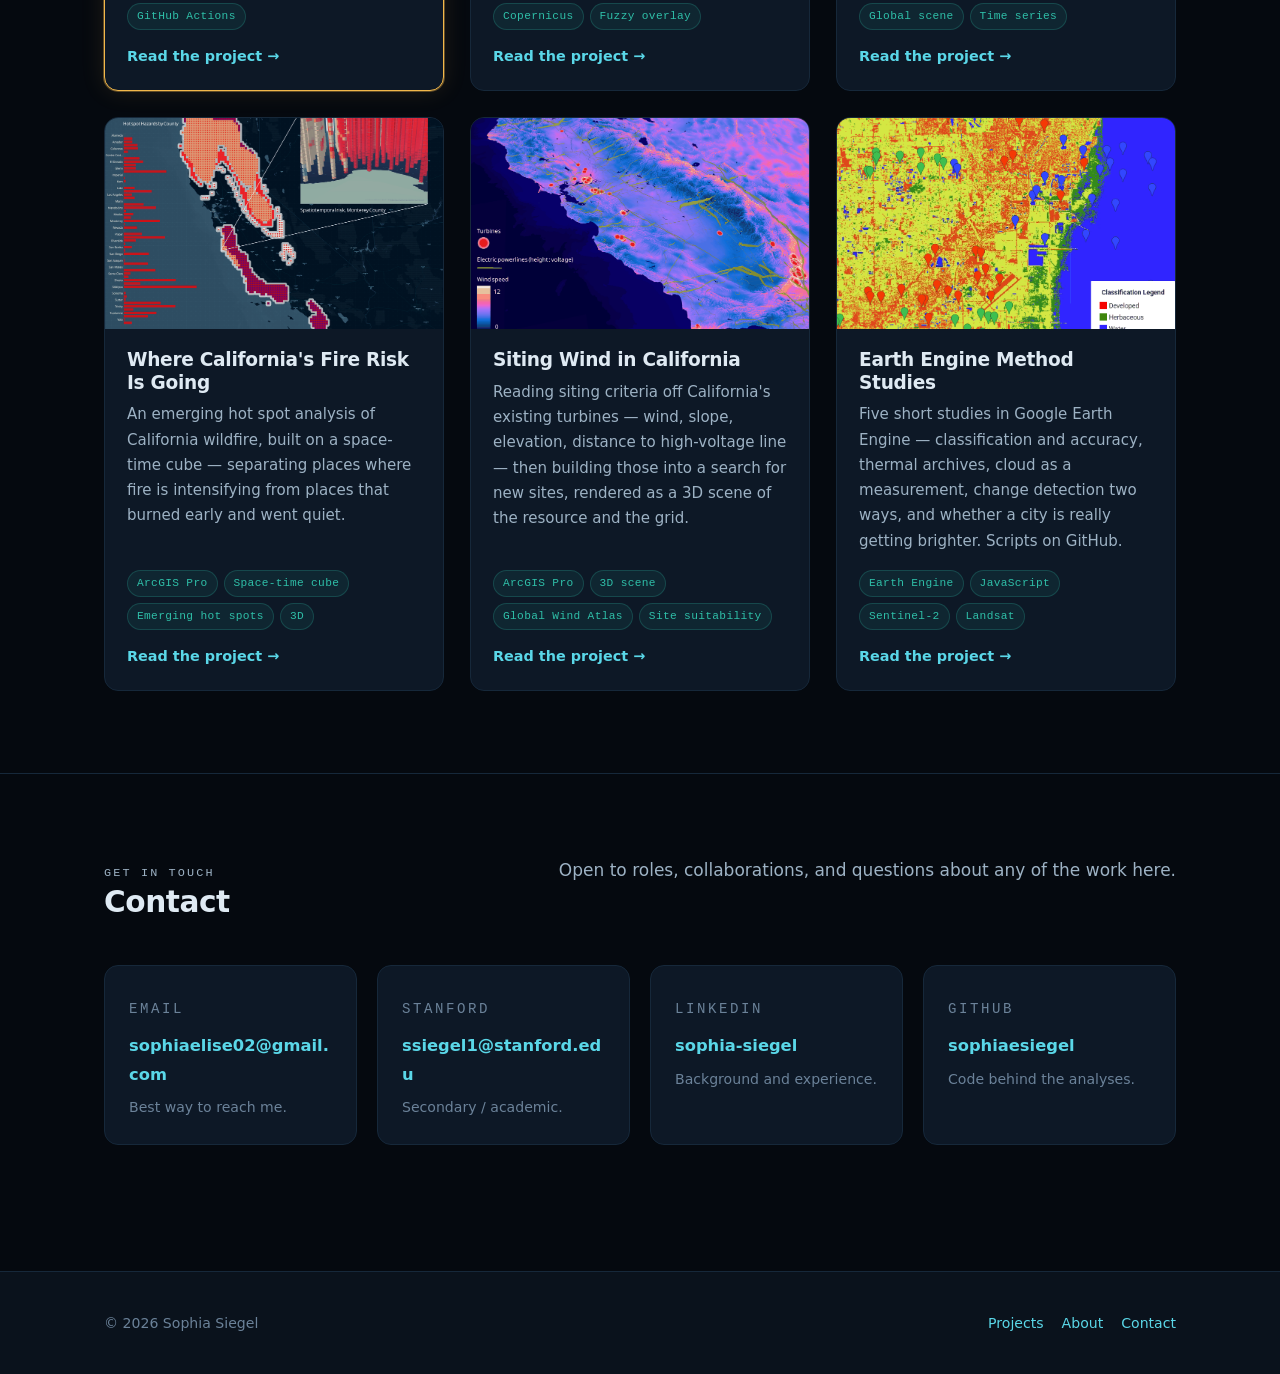
==== commit 95e551f6: "Add files via upload" ====
--- a/index.html
+++ b/index.html
@@ -83,7 +83,7 @@
 
       <div class="card-grid" data-project-grid>
 
-        <article class="card" data-tags="ocean,hazards,remote-sensing">
+        <article class="card featured" data-tags="ocean,hazards,remote-sensing">
           <div class="card-thumb">
             <img src="assets/img/shore-check-thumb.png" alt="Shore Check map of California shellfish advisories and domoic acid forecast"
                  data-slot data-slot-label="Thumbnail">
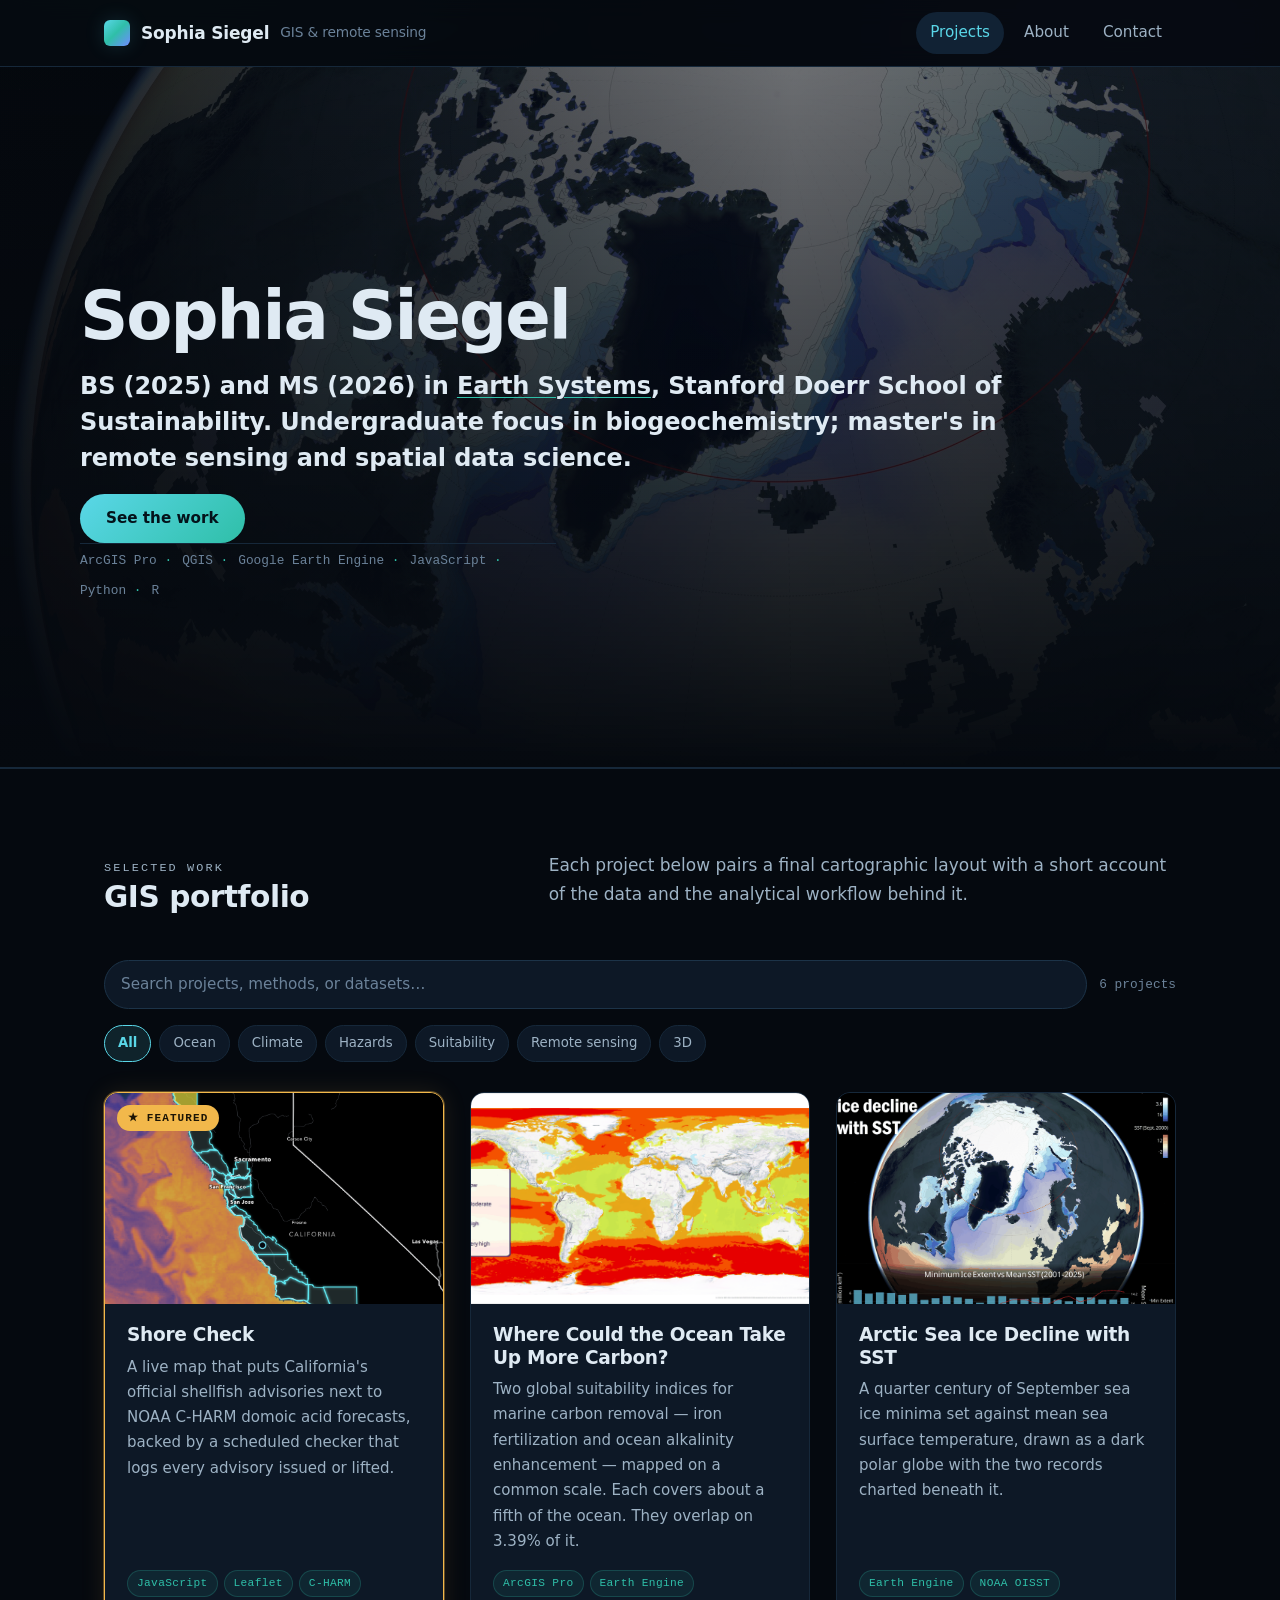
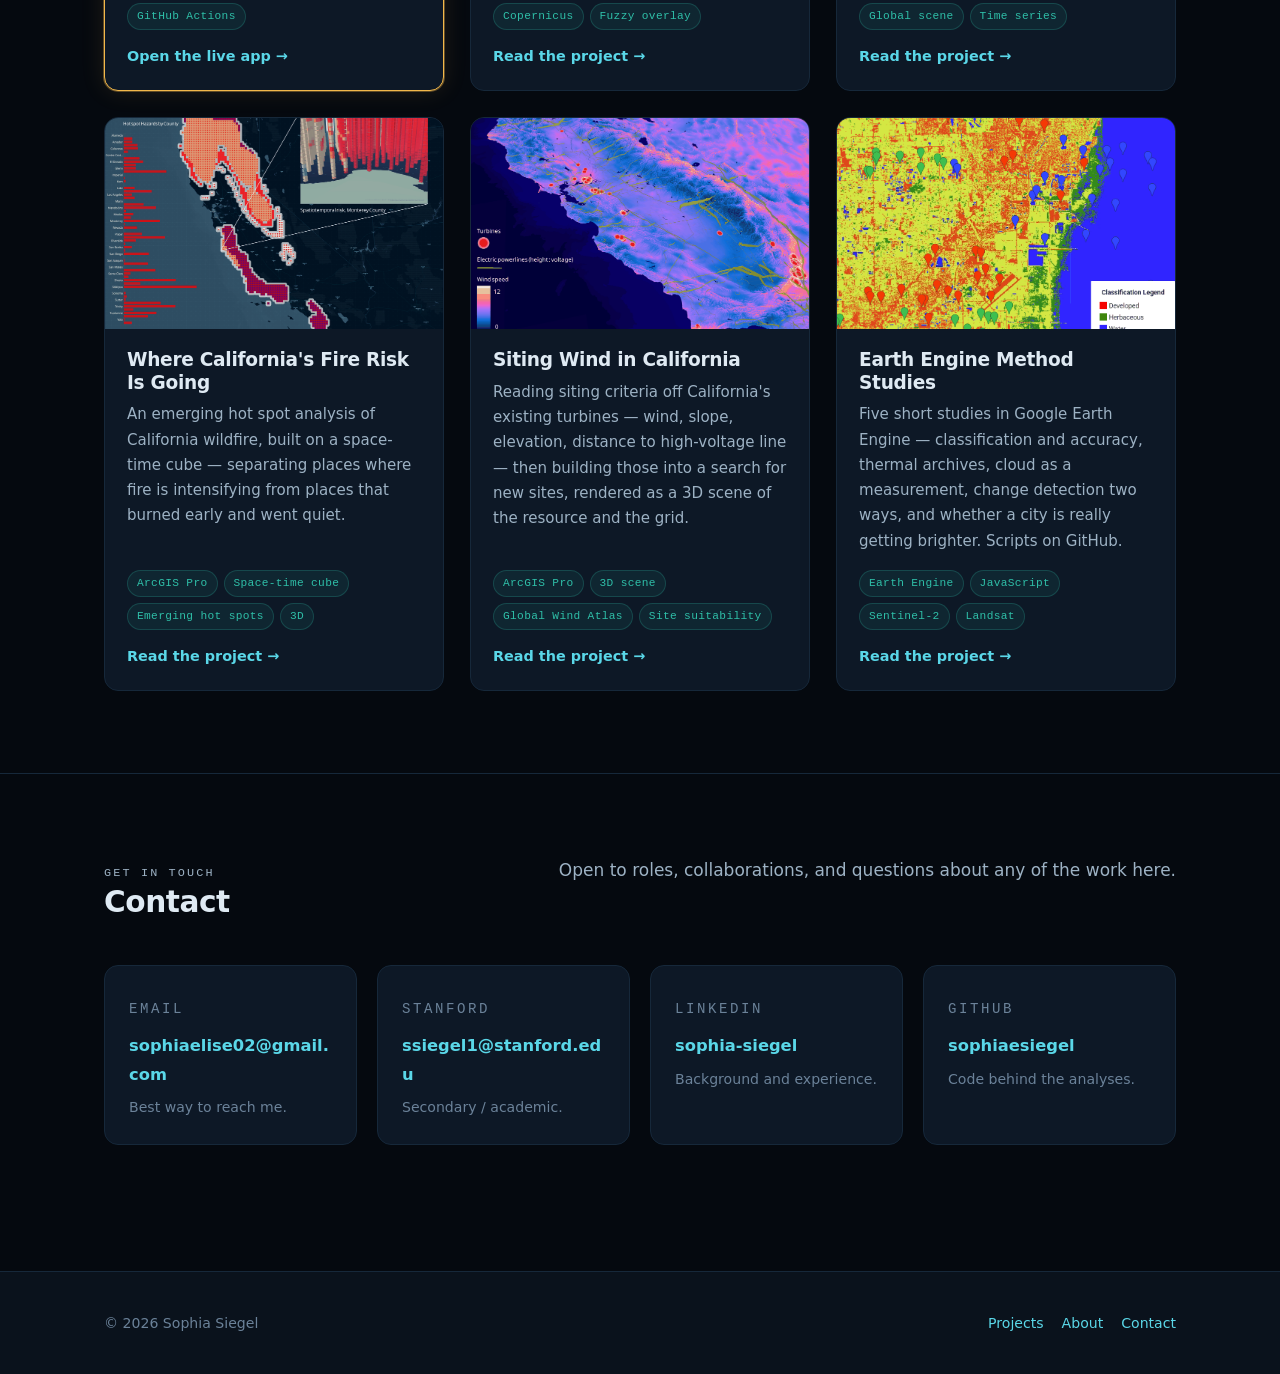
==== commit 7c1c271f: "Add files via upload" ====
--- a/index.html
+++ b/index.html
@@ -89,7 +89,7 @@
                  data-slot data-slot-label="Thumbnail">
           </div>
           <div class="card-body">
-            <h3><a href="projects/shore-check.html">Shore Check</a></h3>
+            <h3><a href="https://sophiaesiegel.github.io/shore-check/" target="_blank" rel="noopener">Shore Check</a></h3>
             <p class="card-desc">
               A live map that puts California's official shellfish advisories next to NOAA
               C-HARM domoic acid forecasts, backed by a scheduled checker that logs every
@@ -99,7 +99,7 @@
               <span class="tag">JavaScript</span><span class="tag">Leaflet</span>
               <span class="tag">C-HARM</span><span class="tag">GitHub Actions</span>
             </div>
-            <a class="card-cta" href="projects/shore-check.html">Read the project</a>
+            <a class="card-cta" href="https://sophiaesiegel.github.io/shore-check/" target="_blank" rel="noopener">Open the live app</a>
           </div>
         </article>
 
